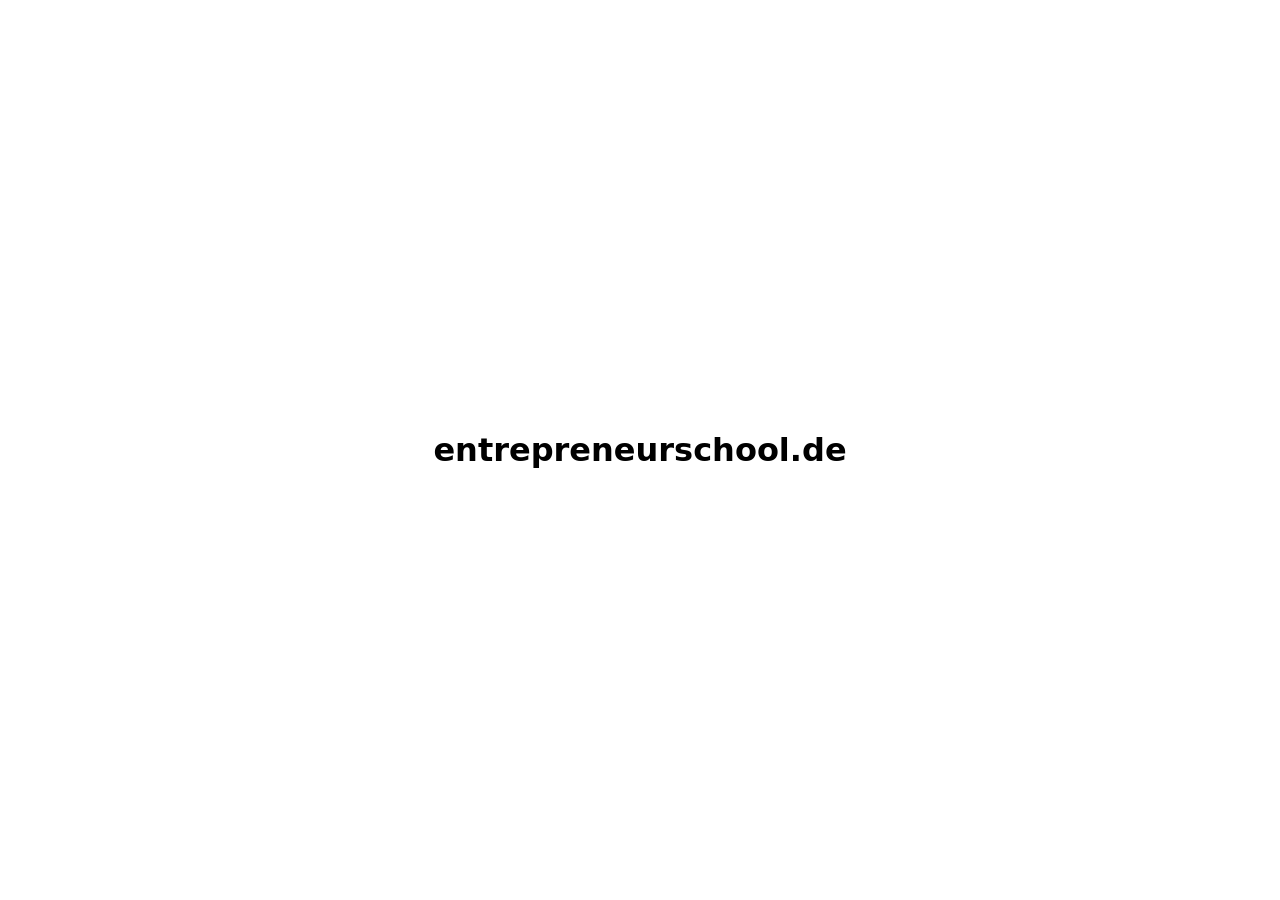
==== index.html @ 7af58c7c "Seed entrepreneurschool.de: concept, build brief, CNAME" ====
<!doctype html><html lang="de"><head><meta charset="utf-8"><meta name="viewport" content="width=device-width,initial-scale=1"><meta name="robots" content="noindex"><title>Work in Progress</title></head><body style="font-family:system-ui;display:grid;place-items:center;min-height:100vh;margin:0"><h1>entrepreneurschool.de</h1></body></html>
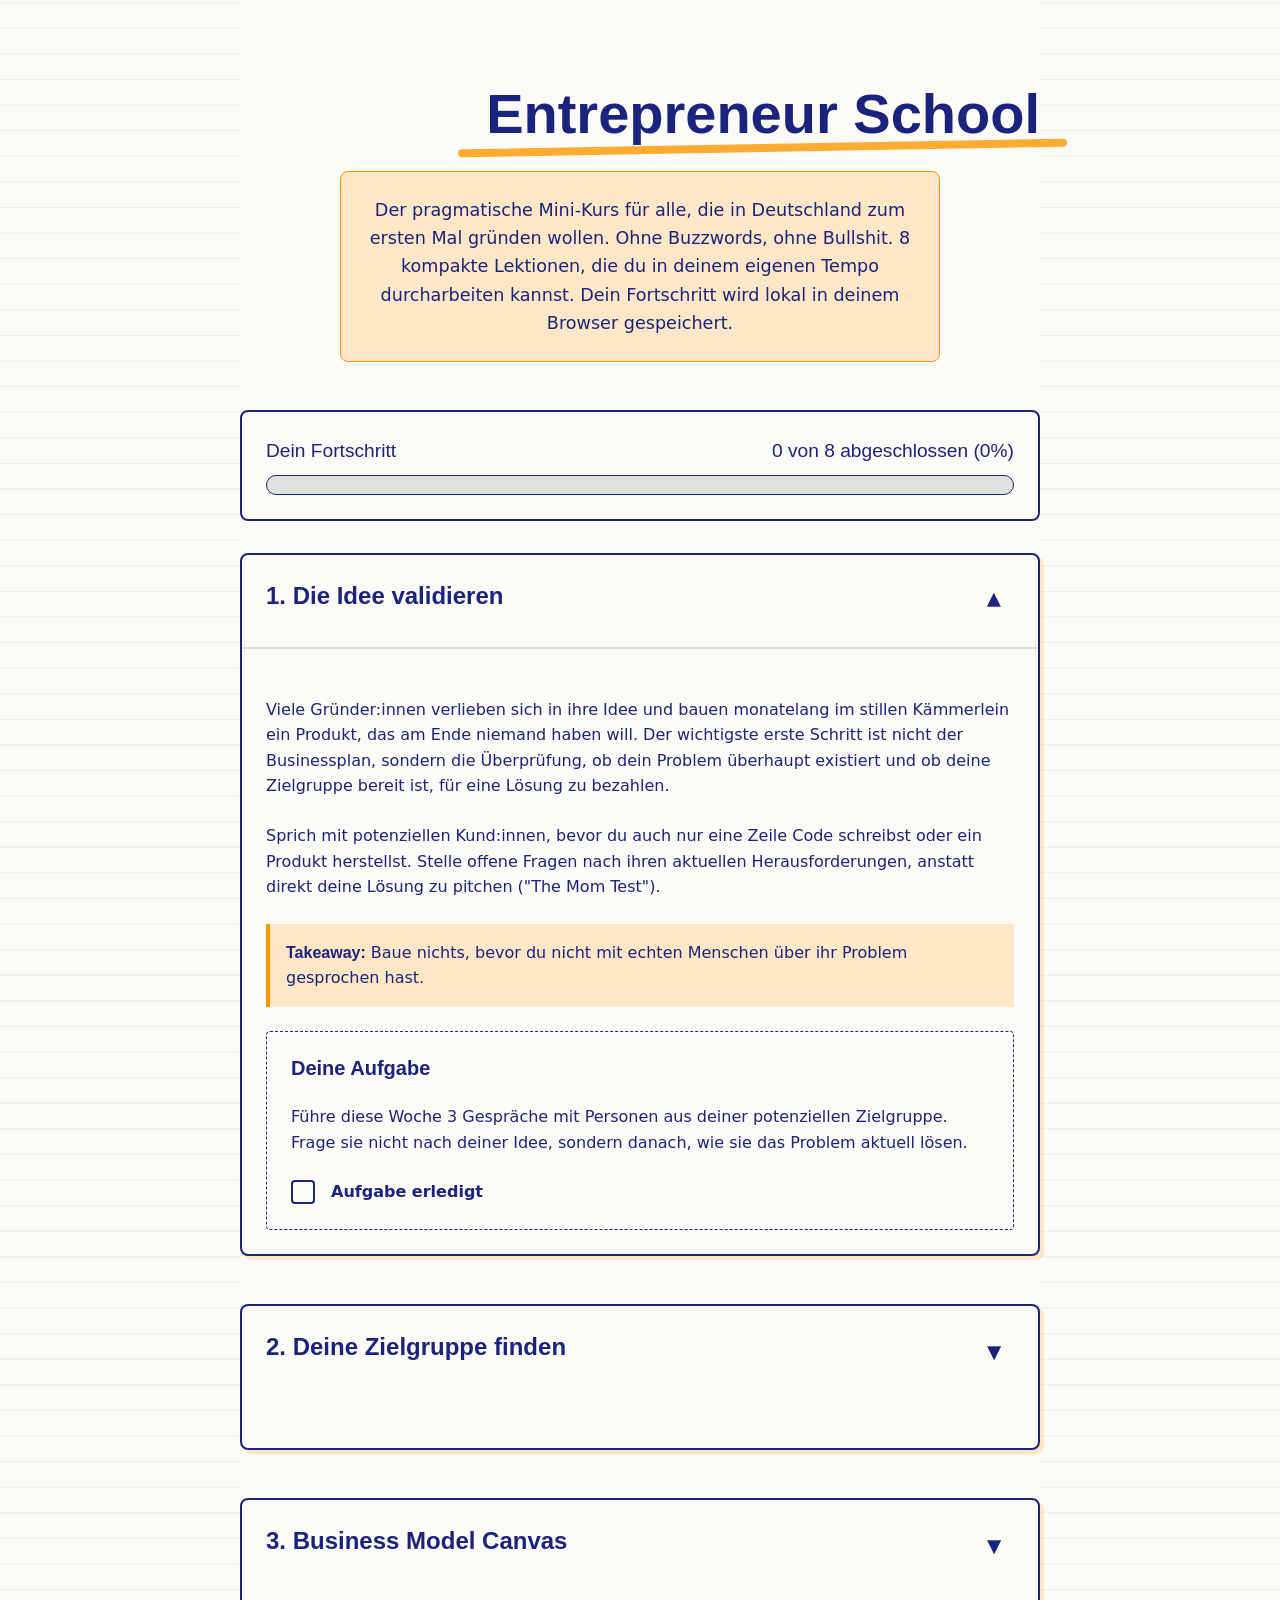
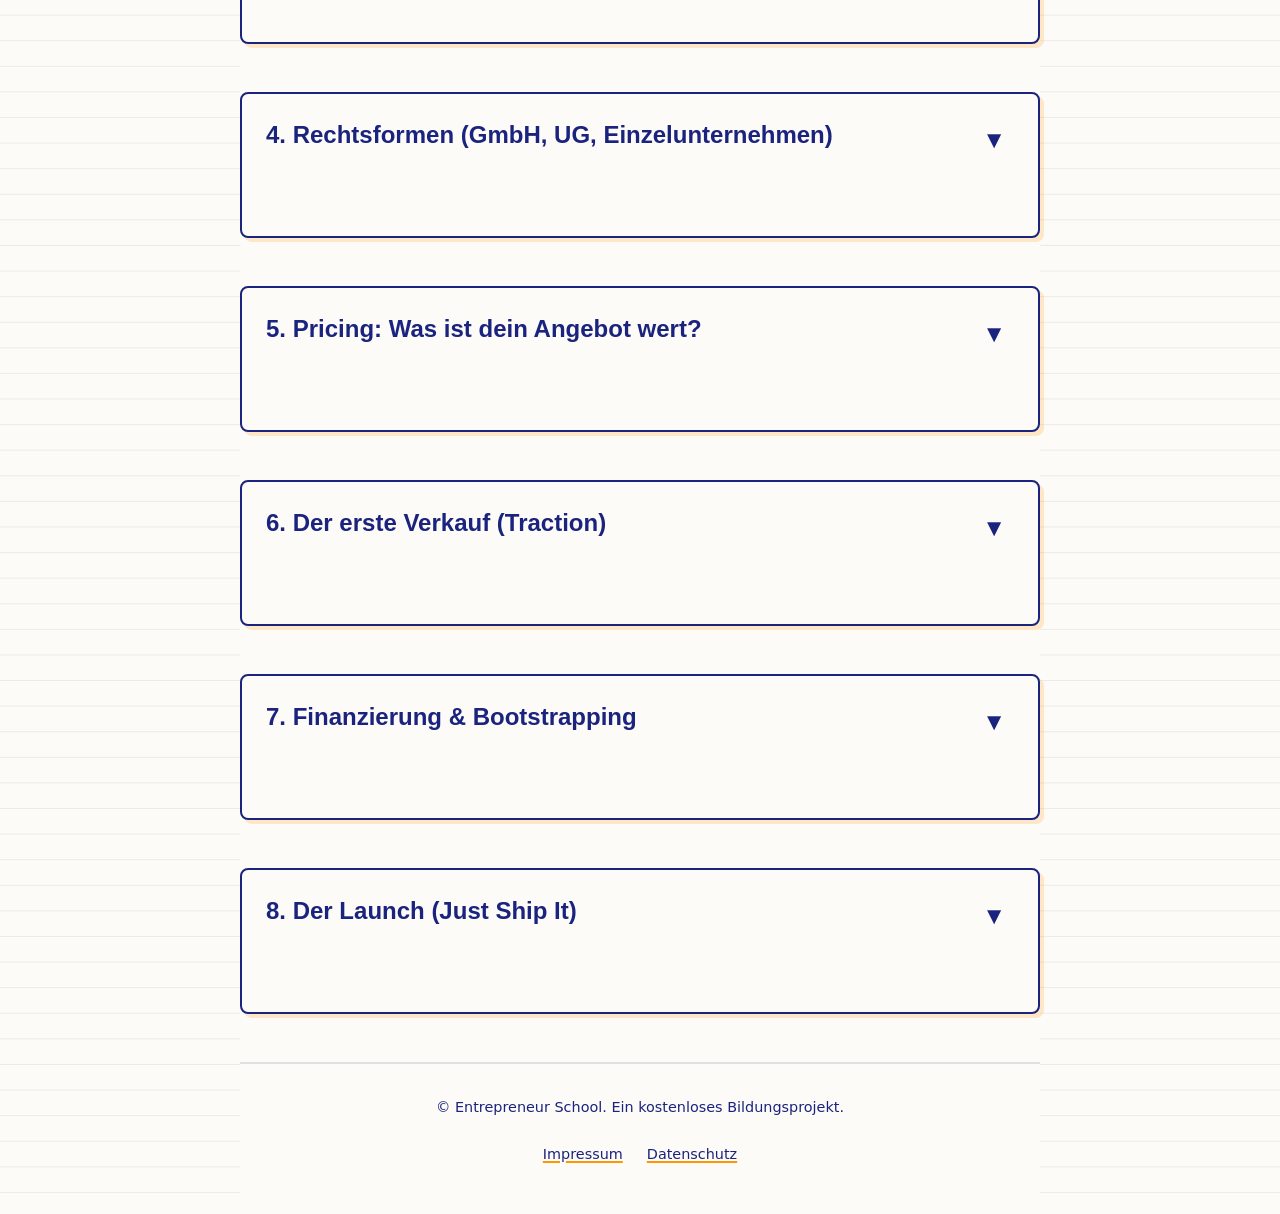
==== commit 0ed1397c: "feat: build initial static site for Entrepreneur School Implemented the complete static website for " ====
--- a/index.html
+++ b/index.html
@@ -1 +1,271 @@
-<!doctype html><html lang="de"><head><meta charset="utf-8"><meta name="viewport" content="width=device-width,initial-scale=1"><meta name="robots" content="noindex"><title>Work in Progress</title></head><body style="font-family:system-ui;display:grid;place-items:center;min-height:100vh;margin:0"><h1>entrepreneurschool.de</h1></body></html>
+<!DOCTYPE html>
+<html lang="de">
+<head>
+    <meta charset="utf-8">
+    <meta name="viewport" content="width=device-width, initial-scale=1">
+    <title>Entrepreneur School – Der Mini-Kurs für Gründer:innen</title>
+    <meta name="description" content="Ein kostenloser, interaktiver Mini-Kurs für Erstgründer in Deutschland. Lerne in 8 kurzen Lektionen die Grundlagen der Unternehmensgründung – von der Idee bis zum Launch.">
+
+    <!-- Open Graph -->
+    <meta property="og:title" content="Entrepreneur School – Der Mini-Kurs für Gründer:innen">
+    <meta property="og:description" content="Kostenloser Mini-Kurs für Erstgründer in Deutschland. 8 Lektionen von der Idee bis zum Launch.">
+    <meta property="og:type" content="website">
+    <meta property="og:url" content="https://entrepreneurschool.de/">
+    <meta property="og:locale" content="de_DE">
+
+    <!-- Icons -->
+    <link rel="icon" href="favicon.svg" type="image/svg+xml">
+
+    <!-- Styles & Scripts -->
+    <link rel="stylesheet" href="style.css">
+    <script src="script.js" defer></script>
+</head>
+<body>
+    <div class="container">
+        <header role="banner">
+            <h1>Entrepreneur School</h1>
+            <p class="intro">
+                Der pragmatische Mini-Kurs für alle, die in Deutschland zum ersten Mal gründen wollen.
+                Ohne Buzzwords, ohne Bullshit. 8 kompakte Lektionen, die du in deinem eigenen Tempo durcharbeiten kannst.
+                Dein Fortschritt wird lokal in deinem Browser gespeichert.
+            </p>
+        </header>
+
+        <main role="main">
+            <!-- Progress Section -->
+            <section class="progress-container" aria-label="Dein Lernfortschritt">
+                <div class="progress-header">
+                    <span>Dein Fortschritt</span>
+                    <span id="progress-text">0 von 8 abgeschlossen (0%)</span>
+                </div>
+                <div class="progress-bar-bg" role="progressbar" aria-valuenow="0" aria-valuemin="0" aria-valuemax="100" aria-label="Fortschrittsbalken">
+                    <div class="progress-bar-fill" id="progress-bar-fill"></div>
+                </div>
+            </section>
+
+            <div class="course-content">
+                <!-- Lektion 1 -->
+                <article class="lesson" id="lesson-1">
+                    <header class="lesson-header" tabindex="0" role="button" aria-expanded="false" aria-controls="content-1">
+                        <h2>1. Die Idee validieren</h2>
+                        <button class="lesson-toggle" aria-label="Lektion aufklappen/zuklappen" tabindex="-1">▼</button>
+                    </header>
+                    <div class="lesson-content" id="content-1" hidden>
+                        <p>Viele Gründer:innen verlieben sich in ihre Idee und bauen monatelang im stillen Kämmerlein ein Produkt, das am Ende niemand haben will. Der wichtigste erste Schritt ist nicht der Businessplan, sondern die Überprüfung, ob dein Problem überhaupt existiert und ob deine Zielgruppe bereit ist, für eine Lösung zu bezahlen.</p>
+                        <p>Sprich mit potenziellen Kund:innen, bevor du auch nur eine Zeile Code schreibst oder ein Produkt herstellst. Stelle offene Fragen nach ihren aktuellen Herausforderungen, anstatt direkt deine Lösung zu pitchen ("The Mom Test").</p>
+
+                        <div class="takeaway">
+                            <strong>Takeaway:</strong> Baue nichts, bevor du nicht mit echten Menschen über ihr Problem gesprochen hast.
+                        </div>
+
+                        <div class="exercise">
+                            <h3>Deine Aufgabe</h3>
+                            <p>Führe diese Woche 3 Gespräche mit Personen aus deiner potenziellen Zielgruppe. Frage sie nicht nach deiner Idee, sondern danach, wie sie das Problem aktuell lösen.</p>
+                            <label class="checkbox-container">
+                                <input type="checkbox" class="exercise-checkbox" data-lesson="lesson-1">
+                                <span class="checkmark"></span>
+                                Aufgabe erledigt
+                            </label>
+                        </div>
+                    </div>
+                </article>
+
+                <!-- Lektion 2 -->
+                <article class="lesson" id="lesson-2">
+                    <header class="lesson-header" tabindex="0" role="button" aria-expanded="false" aria-controls="content-2">
+                        <h2>2. Deine Zielgruppe finden</h2>
+                        <button class="lesson-toggle" aria-label="Lektion aufklappen/zuklappen" tabindex="-1">▼</button>
+                    </header>
+                    <div class="lesson-content" id="content-2" hidden>
+                        <p>"Mein Produkt ist für alle" ist der sicherste Weg ins Scheitern. Wenn du versuchst, alle anzusprechen, sprichst du niemanden richtig an. Am Anfang brauchst du eine sehr spitze, klar definierte Zielgruppe (Nische).</p>
+                        <p>Definiere deinen idealen Kunden so genau wie möglich: Was machen sie beruflich? Welche Werte haben sie? Wo halten sie sich (online und offline) auf? Welche Sprache sprechen sie? Nur wenn du das weißt, kannst du gezieltes Marketing betreiben und ein Produkt entwickeln, das genau für sie gemacht ist.</p>
+
+                        <div class="takeaway">
+                            <strong>Takeaway:</strong> Eine Nische zu dominieren ist einfacher, als den Massenmarkt zu erobern.
+                        </div>
+
+                        <div class="exercise">
+                            <h3>Deine Aufgabe</h3>
+                            <p>Erstelle eine "Persona" für deinen ersten, idealen Kunden. Gib dieser Person einen Namen und beschreibe ihren Alltag, ihre Frustrationen (bezogen auf dein Thema) und wo sie nach Lösungen sucht.</p>
+                            <label class="checkbox-container">
+                                <input type="checkbox" class="exercise-checkbox" data-lesson="lesson-2">
+                                <span class="checkmark"></span>
+                                Aufgabe erledigt
+                            </label>
+                        </div>
+                    </div>
+                </article>
+
+                <!-- Lektion 3 -->
+                <article class="lesson" id="lesson-3">
+                    <header class="lesson-header" tabindex="0" role="button" aria-expanded="false" aria-controls="content-3">
+                        <h2>3. Business Model Canvas</h2>
+                        <button class="lesson-toggle" aria-label="Lektion aufklappen/zuklappen" tabindex="-1">▼</button>
+                    </header>
+                    <div class="lesson-content" id="content-3" hidden>
+                        <p>Vergiss den 50-seitigen Businessplan, den sowieso niemand liest. Nutze stattdessen das Business Model Canvas (BMC). Es zwingt dich, dein gesamtes Geschäftsmodell auf einer einzigen Seite darzustellen.</p>
+                        <p>Das BMC besteht aus 9 Bausteinen: Kundensegmente, Wertangebote, Kanäle, Kundenbeziehungen, Einnahmequellen, Schlüsselressourcen, Schlüsselaktivitäten, Schlüsselpartnerschaften und Kostenstruktur. Es ist ein lebendes Dokument, das du anpasst, sobald du neue Erkenntnisse (z.B. aus Lektion 1) sammelst.</p>
+
+                        <div class="takeaway">
+                            <strong>Takeaway:</strong> Ein Geschäftsmodell ist erst dann gut, wenn du es auf einem Bierdeckel (oder Canvas) erklären kannst.
+                        </div>
+
+                        <div class="exercise">
+                            <h3>Deine Aufgabe</h3>
+                            <p>Zeichne ein Business Model Canvas auf ein Blatt Papier und fülle die 9 Felder für deine Idee stichpunktartig aus. Wo sind die größten Annahmen, die noch ungetestet sind?</p>
+                            <label class="checkbox-container">
+                                <input type="checkbox" class="exercise-checkbox" data-lesson="lesson-3">
+                                <span class="checkmark"></span>
+                                Aufgabe erledigt
+                            </label>
+                        </div>
+                    </div>
+                </article>
+
+                <!-- Lektion 4 -->
+                <article class="lesson" id="lesson-4">
+                    <header class="lesson-header" tabindex="0" role="button" aria-expanded="false" aria-controls="content-4">
+                        <h2>4. Rechtsformen (GmbH, UG, Einzelunternehmen)</h2>
+                        <button class="lesson-toggle" aria-label="Lektion aufklappen/zuklappen" tabindex="-1">▼</button>
+                    </header>
+                    <div class="lesson-content" id="content-4" hidden>
+                        <p>In Deutschland musst du dich für eine Rechtsform entscheiden. Die gängigsten für Gründer:innen sind:</p>
+                        <ul>
+                            <li><strong>Einzelunternehmen:</strong> Am einfachsten und günstigsten zu gründen (Gewerbeanmeldung reicht oft). Aber: Du haftest mit deinem privaten Vermögen. Gut für Freelancer oder risikoarme Side-Hustles.</li>
+                            <li><strong>UG (haftungsbeschränkt):</strong> Die "Mini-GmbH". Gründung ab 1€ Stammkapital (praktisch eher ~1.000€ für Notar/Anwalt). Haftung ist aufs Firmenvermögen beschränkt. Gut, wenn Haftungsrisiken bestehen, aber das Kapital für eine GmbH fehlt.</li>
+                            <li><strong>GmbH:</strong> Der Goldstandard. Benötigt 25.000€ Stammkapital (12.500€ bei Gründung einzuzahlen). Hohes Ansehen bei Banken und Geschäftspartnern. Haftungsbeschränkt.</li>
+                        </ul>
+                        <p>Lass dich nicht verrückt machen: Du kannst oft klein als Einzelunternehmen starten und später umwandeln, wenn das Geschäft läuft.</p>
+
+                        <div class="takeaway">
+                            <strong>Takeaway:</strong> Wähle die Rechtsform nach deinem persönlichen Haftungsrisiko und vorhandenem Kapital.
+                        </div>
+
+                        <div class="exercise">
+                            <h3>Deine Aufgabe</h3>
+                            <p>Recherchiere die Gründungskosten und laufenden Verpflichtungen (Buchhaltung, Bilanzen) für die Rechtsform, die dir aktuell am sinnvollsten erscheint.</p>
+                            <label class="checkbox-container">
+                                <input type="checkbox" class="exercise-checkbox" data-lesson="lesson-4">
+                                <span class="checkmark"></span>
+                                Aufgabe erledigt
+                            </label>
+                        </div>
+                    </div>
+                </article>
+
+                <!-- Lektion 5 -->
+                <article class="lesson" id="lesson-5">
+                    <header class="lesson-header" tabindex="0" role="button" aria-expanded="false" aria-controls="content-5">
+                        <h2>5. Pricing: Was ist dein Angebot wert?</h2>
+                        <button class="lesson-toggle" aria-label="Lektion aufklappen/zuklappen" tabindex="-1">▼</button>
+                    </header>
+                    <div class="lesson-content" id="content-5" hidden>
+                        <p>Einer der häufigsten Fehler von Erstgründer:innen ist es, zu billig zu sein. Wenn du über den Preis konkurrierst, verlierst du gegen die Großen. Du musst über den Wert (Value) konkurrieren.</p>
+                        <p>Kalkuliere nicht nur "Kosten + Marge" (Cost-Plus-Pricing), sondern überlege: Welchen Wert stiftet mein Produkt beim Kunden? (Value-Based-Pricing). Wenn du einem B2B-Kunden hilfst, 10.000€ im Jahr zu sparen, ist ein Preis von 1.000€ ein absolutes Schnäppchen – auch wenn dich die Erstellung nur 50€ kostet.</p>
+
+                        <div class="takeaway">
+                            <strong>Takeaway:</strong> Verkaufe den Wert, nicht deine Zeit oder deine Kosten. Und im Zweifel: Verdopple deinen Preis.
+                        </div>
+
+                        <div class="exercise">
+                            <h3>Deine Aufgabe</h3>
+                            <p>Lege drei verschiedene Preispakete für dein Angebot fest (z.B. Basic, Pro, Premium) und notiere, welchen konkreten Mehrwert der Kunde bei jedem Paket erhält.</p>
+                            <label class="checkbox-container">
+                                <input type="checkbox" class="exercise-checkbox" data-lesson="lesson-5">
+                                <span class="checkmark"></span>
+                                Aufgabe erledigt
+                            </label>
+                        </div>
+                    </div>
+                </article>
+
+                <!-- Lektion 6 -->
+                <article class="lesson" id="lesson-6">
+                    <header class="lesson-header" tabindex="0" role="button" aria-expanded="false" aria-controls="content-6">
+                        <h2>6. Der erste Verkauf (Traction)</h2>
+                        <button class="lesson-toggle" aria-label="Lektion aufklappen/zuklappen" tabindex="-1">▼</button>
+                    </header>
+                    <div class="lesson-content" id="content-6" hidden>
+                        <p>Ein Business ohne zahlende Kunden ist ein teures Hobby. Dein primäres Ziel in der Anfangsphase ist es, herauszufinden, wie du reproduzierbar Kunden gewinnst (Traction).</p>
+                        <p>Verlass dich anfangs nicht auf passive Methoden wie SEO oder Social Media Posts, die Zeit brauchen. Mach Dinge, die nicht skalieren ("Do things that don't scale" - Paul Graham). Gehe direkt auf Leute zu (Cold Outreach), besuche Netzwerk-Events, schreibe direkte Nachrichten. Dein Ziel sind die ersten 10 zahlenden Kunden, egal wie manuell der Prozess ist.</p>
+
+                        <div class="takeaway">
+                            <strong>Takeaway:</strong> Traktion schlägt Perfektion. Der erste Euro Umsatz ist der wichtigste Meilenstein.
+                        </div>
+
+                        <div class="exercise">
+                            <h3>Deine Aufgabe</h3>
+                            <p>Identifiziere 10 konkrete Personen oder Unternehmen, die dein Produkt sofort gebrauchen könnten, und überlege dir, wie du sie diese Woche kontaktieren kannst.</p>
+                            <label class="checkbox-container">
+                                <input type="checkbox" class="exercise-checkbox" data-lesson="lesson-6">
+                                <span class="checkmark"></span>
+                                Aufgabe erledigt
+                            </label>
+                        </div>
+                    </div>
+                </article>
+
+                <!-- Lektion 7 -->
+                <article class="lesson" id="lesson-7">
+                    <header class="lesson-header" tabindex="0" role="button" aria-expanded="false" aria-controls="content-7">
+                        <h2>7. Finanzierung & Bootstrapping</h2>
+                        <button class="lesson-toggle" aria-label="Lektion aufklappen/zuklappen" tabindex="-1">▼</button>
+                    </header>
+                    <div class="lesson-content" id="content-7" hidden>
+                        <p>Nicht jedes Startup braucht Investoren (Venture Capital). Tatsächlich sind die meisten erfolgreichen Unternehmen aus eigenen Mitteln finanziert (Bootstrapping).</p>
+                        <p>Bootstrapping zwingt dich zur Disziplin. Du gibst nur Geld aus, das du verdienst. Der Fokus liegt von Tag 1 an auf Profitabilität, nicht auf blindem Wachstum. Wenn du Fremdkapital brauchst, prüfe Alternativen wie den Gründungszuschuss der Arbeitsagentur, KfW-Kredite für Gründer oder Förderprogramme in deinem Bundesland.</p>
+
+                        <div class="takeaway">
+                            <strong>Takeaway:</strong> Das beste Geld ist das deiner Kunden. Vermeide es, zu früh Anteile abzugeben.
+                        </div>
+
+                        <div class="exercise">
+                            <h3>Deine Aufgabe</h3>
+                            <p>Erstelle eine simple Liquiditätsplanung (Excel): Wie viel Geld brauchst du in den nächsten 6 Monaten privat zum Leben und geschäftlich für Ausgaben? Wie viele Verkäufe musst du dafür erzielen?</p>
+                            <label class="checkbox-container">
+                                <input type="checkbox" class="exercise-checkbox" data-lesson="lesson-7">
+                                <span class="checkmark"></span>
+                                Aufgabe erledigt
+                            </label>
+                        </div>
+                    </div>
+                </article>
+
+                <!-- Lektion 8 -->
+                <article class="lesson" id="lesson-8">
+                    <header class="lesson-header" tabindex="0" role="button" aria-expanded="false" aria-controls="content-8">
+                        <h2>8. Der Launch (Just Ship It)</h2>
+                        <button class="lesson-toggle" aria-label="Lektion aufklappen/zuklappen" tabindex="-1">▼</button>
+                    </header>
+                    <div class="lesson-content" id="content-8" hidden>
+                        <p>Perfektionismus ist der Feind des Gründens. Wenn dir die erste Version deines Produkts nicht peinlich ist, hast du zu spät gelauncht (Reid Hoffman).</p>
+                        <p>Bauen ein MVP (Minimum Viable Product) – die kleinste, einfachste Version deines Produkts, die den Kernnutzen liefert. Präsentiere es der Welt. Sammle Feedback. Verbessere es. Ein Launch ist kein einzelnes magisches Event, sondern ein kontinuierlicher Prozess.</p>
+
+                        <div class="takeaway">
+                            <strong>Takeaway:</strong> Done is better than perfect. Drück auf "Veröffentlichen".
+                        </div>
+
+                        <div class="exercise">
+                            <h3>Deine Aufgabe</h3>
+                            <p>Definiere den genauen Umfang deines MVPs und setze dir eine harte Deadline (z.B. in 14 Tagen), an dem du es veröffentlichst – egal, wie unfertig es sich noch anfühlt.</p>
+                            <label class="checkbox-container">
+                                <input type="checkbox" class="exercise-checkbox" data-lesson="lesson-8">
+                                <span class="checkmark"></span>
+                                Aufgabe erledigt
+                            </label>
+                        </div>
+                    </div>
+                </article>
+            </div>
+        </main>
+
+        <footer role="contentinfo">
+            <p>&copy; Entrepreneur School. Ein kostenloses Bildungsprojekt.</p>
+            <ul>
+                <li><a href="impressum.html">Impressum</a></li>
+                <li><a href="datenschutz.html">Datenschutz</a></li>
+            </ul>
+        </footer>
+    </div>
+</body>
+</html>
--- a/style.css
+++ b/style.css
@@ -0,0 +1,369 @@
+/* Basic CSS Reset */
+*, *::before, *::after {
+  box-sizing: border-box;
+}
+
+body, h1, h2, h3, p, ul, li, figure, figcaption, blockquote, dl, dd {
+  margin: 0;
+}
+
+ul {
+  padding: 0;
+  list-style: none;
+}
+
+img {
+  max-width: 100%;
+  display: block;
+}
+
+/* Custom Properties */
+:root {
+  /* Colors */
+  --color-paper: #fdfbf7;
+  --color-ink: #1a237e; /* Ink Blue */
+  --color-marker: #ff9800; /* Marker Orange */
+  --color-line: #e0e0e0;
+  --color-marker-light: rgba(255, 152, 0, 0.2);
+
+  /* Fonts */
+  --font-body: system-ui, -apple-system, BlinkMacSystemFont, 'Segoe UI', Roboto, Helvetica, Arial, sans-serif, 'Apple Color Emoji', 'Segoe UI Emoji', 'Segoe UI Symbol';
+  --font-heading: 'Comic Sans MS', 'Comic Sans', 'Chalkboard SE', 'Marker Felt', 'Permanent Marker', cursive, sans-serif;
+
+  /* Spacing */
+  --space-xs: 0.5rem;
+  --space-sm: 1rem;
+  --space-md: 1.5rem;
+  --space-lg: 2rem;
+  --space-xl: 3rem;
+
+  /* Notebook Lines */
+  --line-height: 1.6;
+  --bg-lines: linear-gradient(transparent 95%, var(--color-line) 100%);
+  --bg-size: 100% calc(1rem * var(--line-height));
+}
+
+/* Dark Mode Support */
+@media (prefers-color-scheme: dark) {
+  :root {
+    --color-paper: #121212;
+    --color-ink: #90caf9;
+    --color-marker: #ffb74d;
+    --color-line: #333333;
+    --color-marker-light: rgba(255, 183, 77, 0.2);
+  }
+}
+
+/* Base Styles */
+body {
+  font-family: var(--font-body);
+  color: var(--color-ink);
+  background-color: var(--color-paper);
+  background-image: var(--bg-lines);
+  background-size: var(--bg-size);
+  line-height: var(--line-height);
+  font-size: 1rem;
+  padding: 0 var(--space-sm);
+  /* Offset background so text sits on the lines */
+  background-position: 0 0.2rem;
+}
+
+/* Focus States for Accessibility */
+:focus-visible {
+  outline: 3px solid var(--color-marker);
+  outline-offset: 2px;
+  border-radius: 2px;
+}
+
+/* Accessibility: Reduced Motion */
+@media (prefers-reduced-motion: reduce) {
+  *,
+  *::before,
+  *::after {
+    animation-duration: 0.01ms !important;
+    animation-iteration-count: 1 !important;
+    transition-duration: 0.01ms !important;
+    scroll-behavior: auto !important;
+  }
+}
+
+/* Layout */
+.container {
+  max-width: 800px;
+  margin: 0 auto;
+  padding: var(--space-xl) 0;
+  background-color: var(--color-paper); /* Ensure text covers lines in some contexts if needed, though usually we let it bleed */
+}
+
+/* Typography */
+h1, h2, h3, h4 {
+  font-family: var(--font-heading);
+  line-height: 1.2;
+  margin-bottom: var(--space-md);
+  margin-top: var(--space-lg);
+  color: var(--color-ink);
+}
+
+h1 {
+  font-size: clamp(2rem, 5vw, 3.5rem);
+  text-align: center;
+  position: relative;
+  display: inline-block;
+  margin-left: auto;
+  margin-right: auto;
+  left: 50%;
+  transform: translateX(-50%);
+}
+
+h1::after {
+  content: '';
+  position: absolute;
+  bottom: -5px;
+  left: -5%;
+  width: 110%;
+  height: 8px;
+  background-color: var(--color-marker);
+  border-radius: 4px;
+  z-index: -1;
+  opacity: 0.8;
+  transform: rotate(-1deg);
+}
+
+h2 {
+  font-size: clamp(1.5rem, 4vw, 2.5rem);
+  border-bottom: 2px dashed var(--color-marker);
+  padding-bottom: var(--space-xs);
+  display: inline-block;
+}
+
+h3 {
+  font-size: 1.25rem;
+}
+
+p {
+  margin-bottom: var(--space-md);
+}
+
+a {
+  color: var(--color-ink);
+  text-decoration-color: var(--color-marker);
+  text-decoration-thickness: 2px;
+  text-underline-offset: 2px;
+}
+
+a:hover, a:focus {
+  background-color: var(--color-marker-light);
+  color: var(--color-ink);
+}
+
+/* Header & Footer */
+header {
+  text-align: center;
+  margin-bottom: var(--space-xl);
+}
+
+.intro {
+  font-size: 1.1rem;
+  text-align: center;
+  margin-bottom: var(--space-xl);
+  max-width: 600px;
+  margin-left: auto;
+  margin-right: auto;
+  background-color: var(--color-marker-light);
+  padding: var(--space-md);
+  border-radius: 8px;
+  border: 1px solid var(--color-marker);
+}
+
+footer {
+  margin-top: var(--space-xl);
+  padding-top: var(--space-lg);
+  border-top: 2px solid var(--color-line);
+  text-align: center;
+  font-size: 0.9rem;
+}
+
+footer ul {
+  display: flex;
+  justify-content: center;
+  gap: var(--space-md);
+  margin-top: var(--space-sm);
+}
+
+/* Course Progress */
+.progress-container {
+  margin-bottom: var(--space-lg);
+  padding: var(--space-md);
+  border: 2px solid var(--color-ink);
+  border-radius: 8px;
+  background-color: var(--color-paper);
+}
+
+.progress-header {
+  display: flex;
+  justify-content: space-between;
+  align-items: center;
+  margin-bottom: var(--space-xs);
+  font-family: var(--font-heading);
+  font-size: 1.2rem;
+}
+
+.progress-bar-bg {
+  width: 100%;
+  height: 20px;
+  background-color: var(--color-line);
+  border-radius: 10px;
+  overflow: hidden;
+  border: 1px solid var(--color-ink);
+}
+
+.progress-bar-fill {
+  height: 100%;
+  background-color: var(--color-marker);
+  width: 0%;
+  transition: width 0.3s ease;
+}
+
+/* Lesson Cards */
+.lesson {
+  margin-bottom: var(--space-xl);
+  border: 2px solid var(--color-ink);
+  border-radius: 8px;
+  background-color: var(--color-paper);
+  box-shadow: 4px 4px 0 var(--color-marker-light);
+  transition: transform 0.2s ease, box-shadow 0.2s ease;
+}
+
+.lesson:focus-within {
+  box-shadow: 6px 6px 0 var(--color-marker);
+  transform: translateY(-2px);
+}
+
+.lesson-header {
+  padding: var(--space-md);
+  display: flex;
+  justify-content: space-between;
+  align-items: center;
+  cursor: pointer;
+  border-bottom: 2px solid transparent;
+}
+
+.lesson-header h2 {
+  margin: 0;
+  border: none;
+  font-size: 1.5rem;
+}
+
+.lesson-toggle {
+  background: none;
+  border: none;
+  font-family: var(--font-heading);
+  color: var(--color-ink);
+  font-size: 1.5rem;
+  cursor: pointer;
+  padding: var(--space-xs);
+}
+
+.lesson-content {
+  padding: 0 var(--space-md) var(--space-md) var(--space-md);
+  display: none;
+}
+
+.lesson.is-open .lesson-header {
+  border-bottom-color: var(--color-line);
+}
+
+.lesson.is-open .lesson-content {
+  display: block;
+}
+
+.lesson.is-open .lesson-toggle {
+  transform: rotate(180deg);
+}
+
+.takeaway {
+  background-color: var(--color-marker-light);
+  padding: var(--space-sm);
+  border-left: 4px solid var(--color-marker);
+  margin: var(--space-md) 0;
+  font-weight: 500;
+}
+
+.takeaway strong {
+  font-family: var(--font-heading);
+}
+
+.exercise {
+  margin-top: var(--space-md);
+  padding: var(--space-md);
+  border: 1px dashed var(--color-ink);
+  border-radius: 4px;
+}
+
+.exercise h3 {
+  margin-top: 0;
+}
+
+/* Checkbox Styling */
+.checkbox-container {
+  display: flex;
+  align-items: center;
+  gap: var(--space-sm);
+  margin-top: var(--space-md);
+  font-weight: bold;
+  cursor: pointer;
+}
+
+.checkbox-container input {
+  opacity: 0;
+  position: absolute;
+}
+
+.checkmark {
+  width: 24px;
+  height: 24px;
+  border: 2px solid var(--color-ink);
+  border-radius: 4px;
+  display: flex;
+  align-items: center;
+  justify-content: center;
+  background-color: var(--color-paper);
+}
+
+.checkbox-container input:checked + .checkmark::after {
+  content: '✓';
+  color: var(--color-marker);
+  font-family: var(--font-heading);
+  font-size: 20px;
+}
+
+.checkbox-container input:focus-visible + .checkmark {
+  outline: 3px solid var(--color-marker);
+  outline-offset: 2px;
+}
+
+/* Pages (Impressum, Datenschutz, 404) */
+.page-content {
+  background-color: var(--color-paper);
+  padding: var(--space-lg);
+  border: 2px solid var(--color-ink);
+  border-radius: 8px;
+  margin-bottom: var(--space-xl);
+}
+
+.page-content h2 {
+  margin-top: var(--space-lg);
+}
+
+/* Screen Reader Only */
+.sr-only {
+  position: absolute;
+  width: 1px;
+  height: 1px;
+  padding: 0;
+  margin: -1px;
+  overflow: hidden;
+  clip: rect(0, 0, 0, 0);
+  white-space: nowrap;
+  border-width: 0;
+}
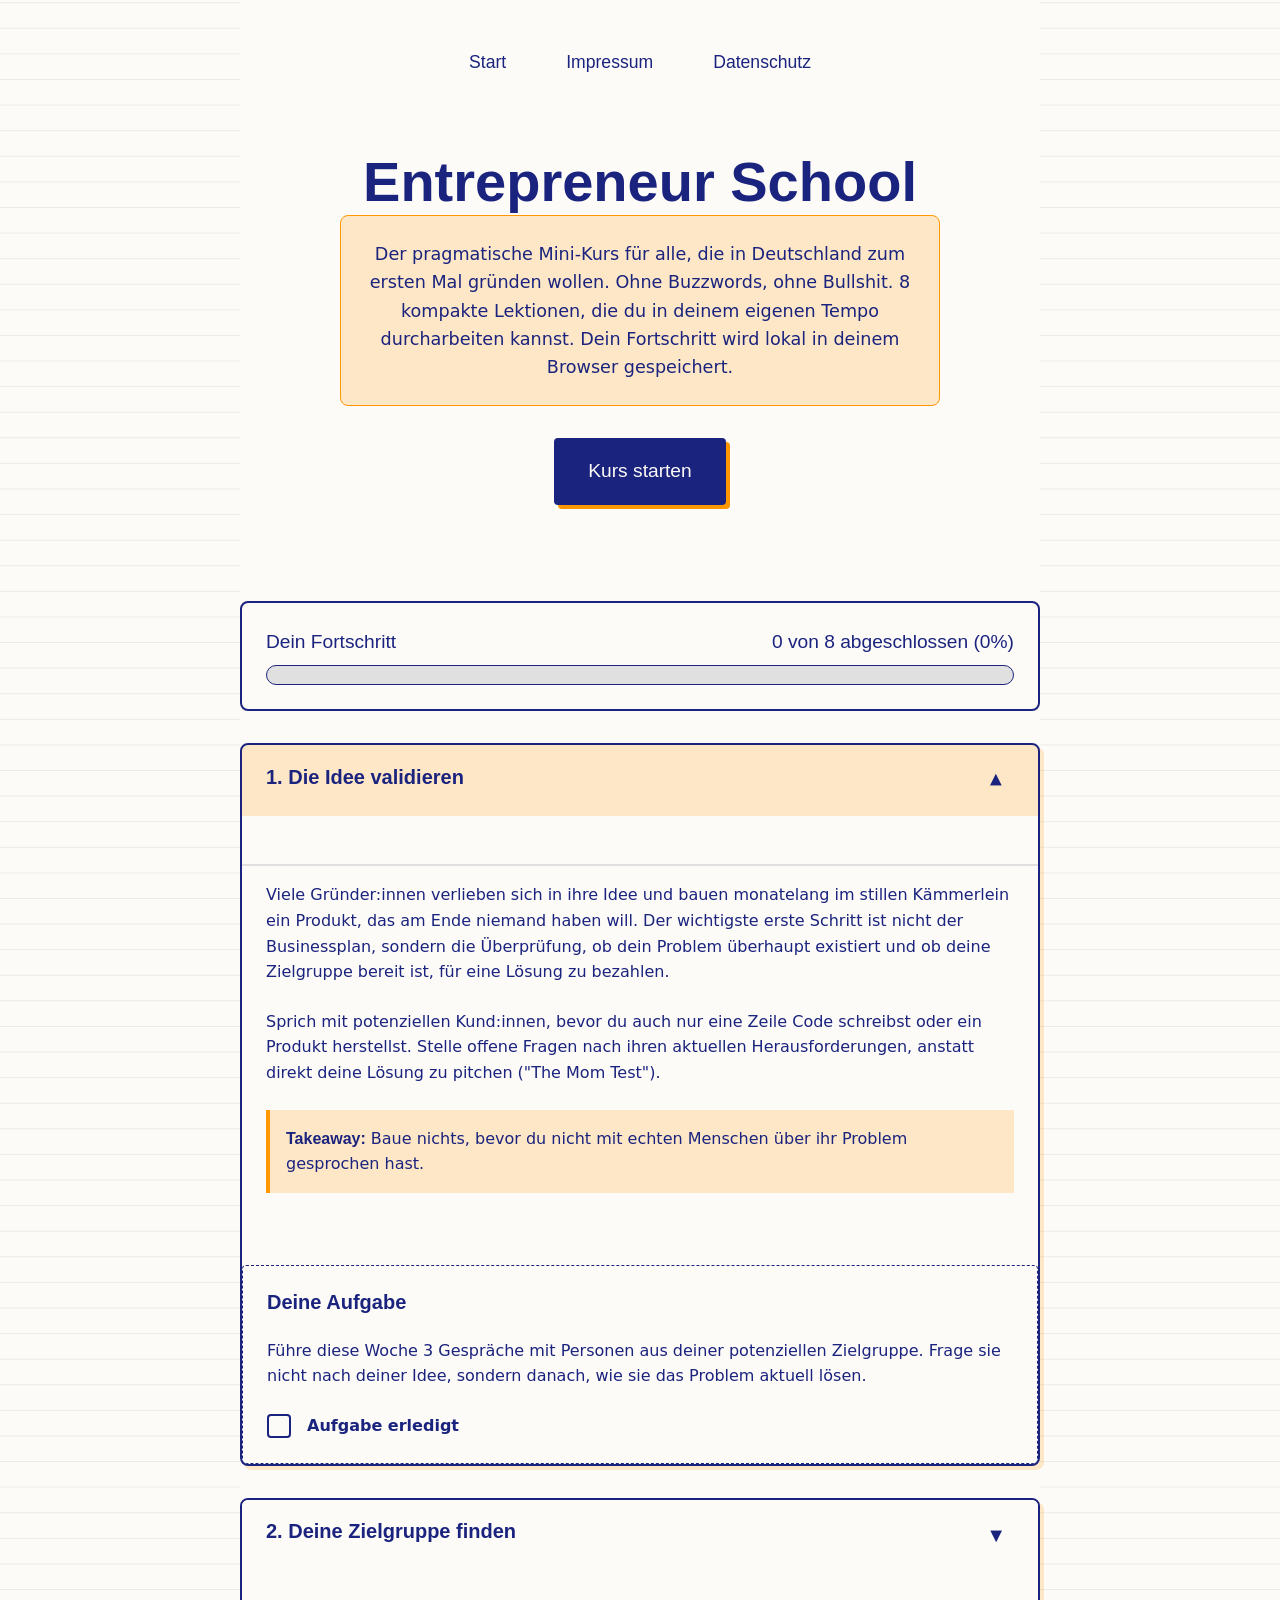
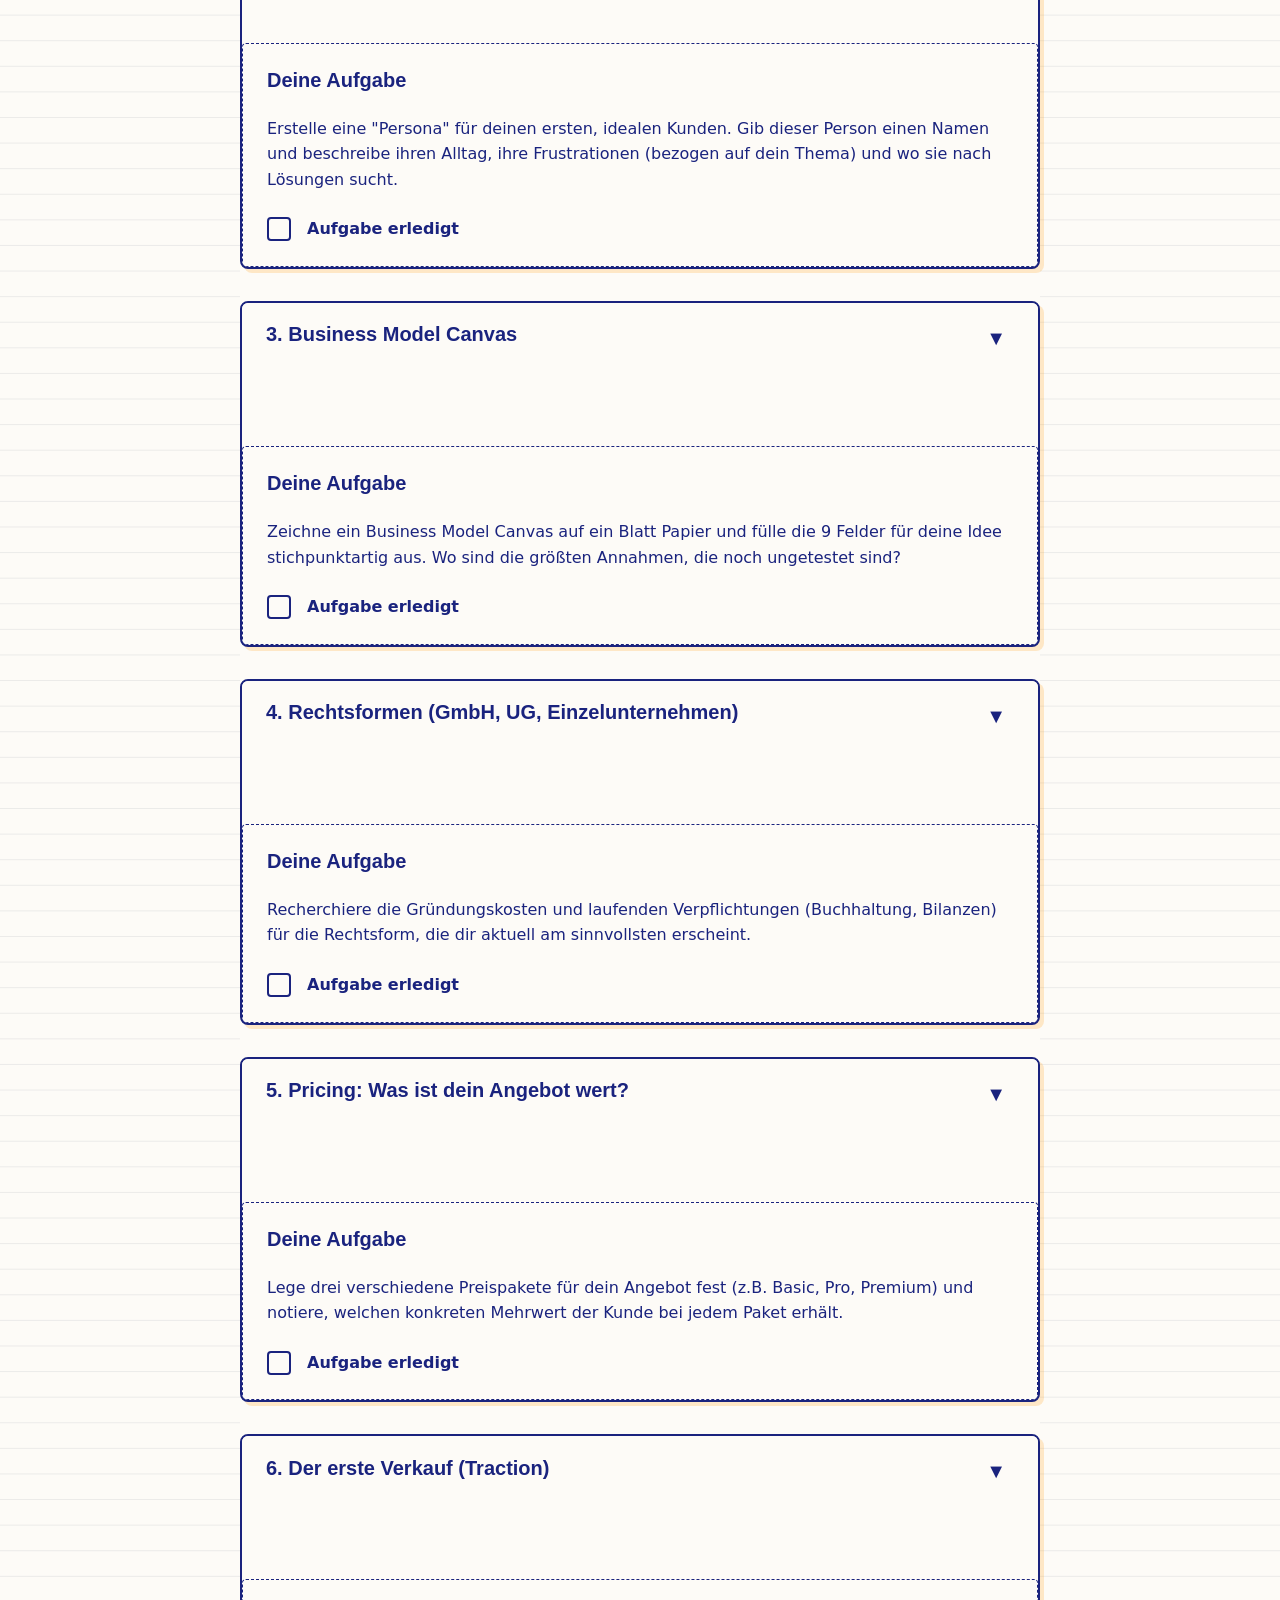
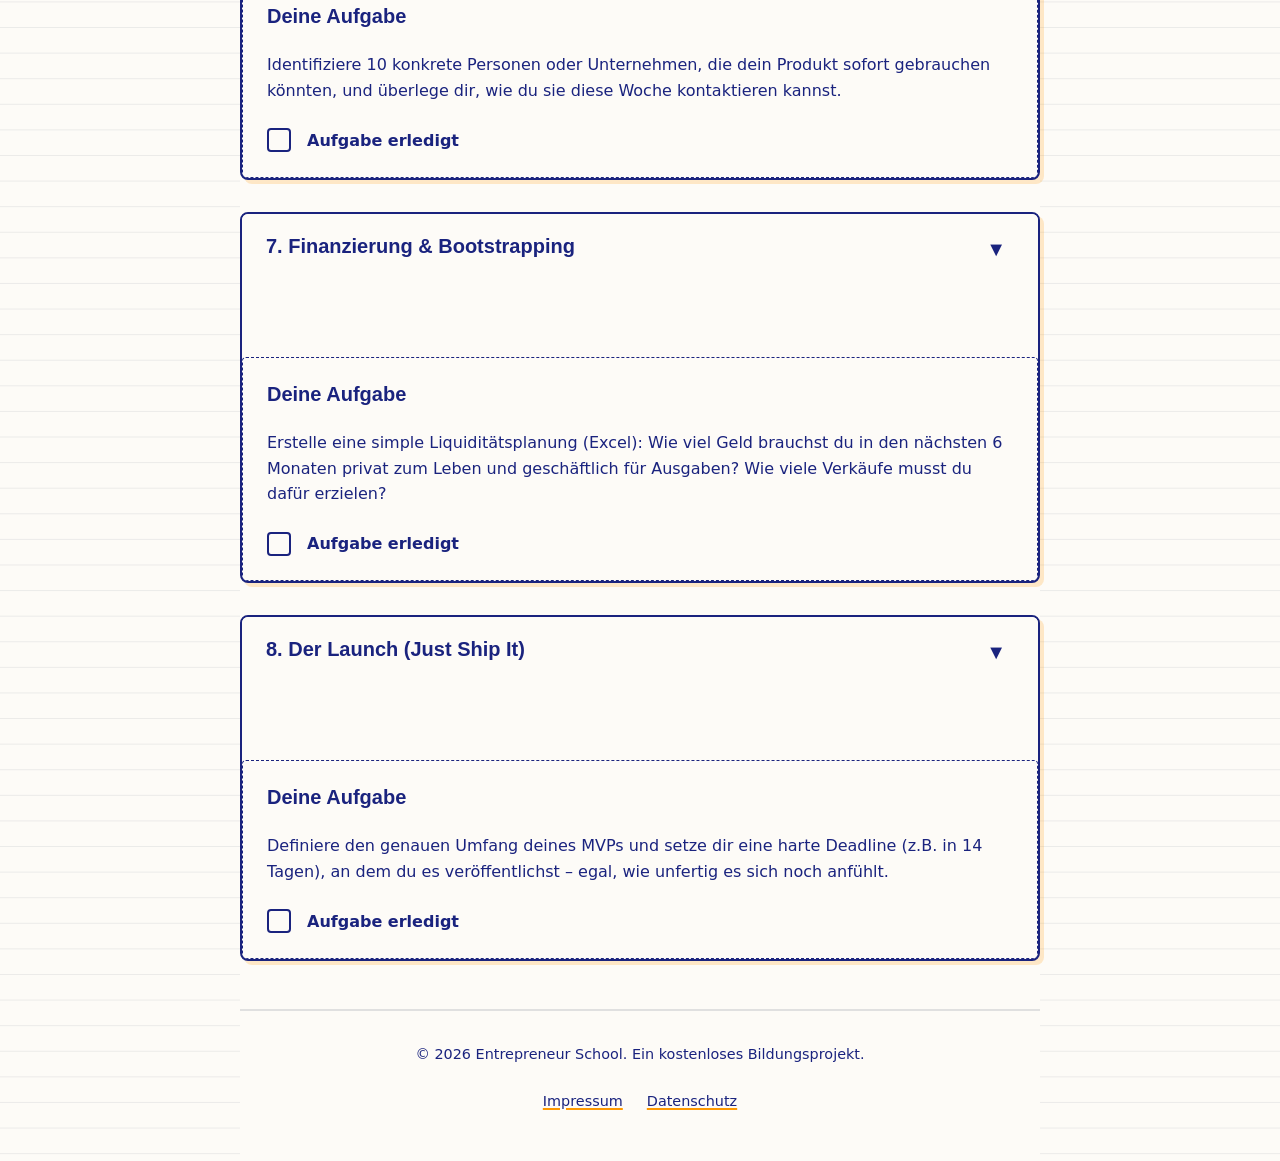
==== commit bcab0283: "Implement PR feedback: Hero section, lesson layout, and completion badge Co-authored-by: frankinkua " ====
--- a/index.html
+++ b/index.html
@@ -23,12 +23,24 @@
 <body>
     <div class="container">
         <header role="banner">
-            <h1>Entrepreneur School</h1>
-            <p class="intro">
-                Der pragmatische Mini-Kurs für alle, die in Deutschland zum ersten Mal gründen wollen.
-                Ohne Buzzwords, ohne Bullshit. 8 kompakte Lektionen, die du in deinem eigenen Tempo durcharbeiten kannst.
-                Dein Fortschritt wird lokal in deinem Browser gespeichert.
-            </p>
+            <nav class="main-nav" aria-label="Hauptnavigation">
+                <ul>
+                    <li><a href="index.html">Start</a></li>
+                    <li><a href="impressum.html">Impressum</a></li>
+                    <li><a href="datenschutz.html">Datenschutz</a></li>
+                </ul>
+            </nav>
+            <div class="hero">
+                <div class="hero-content">
+                    <h1>Entrepreneur School</h1>
+                    <p class="intro">
+                        Der pragmatische Mini-Kurs für alle, die in Deutschland zum ersten Mal gründen wollen.
+                        Ohne Buzzwords, ohne Bullshit. 8 kompakte Lektionen, die du in deinem eigenen Tempo durcharbeiten kannst.
+                        Dein Fortschritt wird lokal in deinem Browser gespeichert.
+                    </p>
+                    <a href="#course-content" class="btn-primary">Kurs starten</a>
+                </div>
+            </div>
         </header>
 
         <main role="main">
@@ -41,22 +53,36 @@
                 <div class="progress-bar-bg" role="progressbar" aria-valuenow="0" aria-valuemin="0" aria-valuemax="100" aria-label="Fortschrittsbalken">
                     <div class="progress-bar-fill" id="progress-bar-fill"></div>
                 </div>
+
+                <div id="completion-badge" class="completion-badge" hidden>
+                    <h3>🎉 Herzlichen Glückwunsch! 🎉</h3>
+                    <p>Du hast alle Lektionen der Entrepreneur School abgeschlossen.</p>
+                    <button id="reset-progress" class="btn-reset">Fortschritt zurücksetzen</button>
+                </div>
             </section>
 
-            <div class="course-content">
+            <div class="course-content" id="course-content">
                 <!-- Lektion 1 -->
                 <article class="lesson" id="lesson-1">
                     <header class="lesson-header" tabindex="0" role="button" aria-expanded="false" aria-controls="content-1">
-                        <h2>1. Die Idee validieren</h2>
-                        <button class="lesson-toggle" aria-label="Lektion aufklappen/zuklappen" tabindex="-1">▼</button>
-                    </header>
-                    <div class="lesson-content" id="content-1" hidden>
-                        <p>Viele Gründer:innen verlieben sich in ihre Idee und bauen monatelang im stillen Kämmerlein ein Produkt, das am Ende niemand haben will. Der wichtigste erste Schritt ist nicht der Businessplan, sondern die Überprüfung, ob dein Problem überhaupt existiert und ob deine Zielgruppe bereit ist, für eine Lösung zu bezahlen.</p>
+                        <div class="lesson-header-left">
+                            <h2>1. Die Idee validieren</h2>
+                            <span class="lesson-badge" aria-hidden="true">✓</span>
+                        </div>
+                        <button class="lesson-toggle" aria-label="Lektion aufklappen/zuklappen" tabindex="-1">▼</button>
+                    </header>
+                    <div class="lesson-content-wrapper">
+                        <div class="lesson-content" id="content-1">
+                            <div class="lesson-content-inner">
+<p>Viele Gründer:innen verlieben sich in ihre Idee und bauen monatelang im stillen Kämmerlein ein Produkt, das am Ende niemand haben will. Der wichtigste erste Schritt ist nicht der Businessplan, sondern die Überprüfung, ob dein Problem überhaupt existiert und ob deine Zielgruppe bereit ist, für eine Lösung zu bezahlen.</p>
                         <p>Sprich mit potenziellen Kund:innen, bevor du auch nur eine Zeile Code schreibst oder ein Produkt herstellst. Stelle offene Fragen nach ihren aktuellen Herausforderungen, anstatt direkt deine Lösung zu pitchen ("The Mom Test").</p>
 
                         <div class="takeaway">
                             <strong>Takeaway:</strong> Baue nichts, bevor du nicht mit echten Menschen über ihr Problem gesprochen hast.
-                        </div>
+
+                            </div>
+                        </div>
+                    </div>
 
                         <div class="exercise">
                             <h3>Deine Aufgabe</h3>
@@ -73,16 +99,24 @@
                 <!-- Lektion 2 -->
                 <article class="lesson" id="lesson-2">
                     <header class="lesson-header" tabindex="0" role="button" aria-expanded="false" aria-controls="content-2">
-                        <h2>2. Deine Zielgruppe finden</h2>
-                        <button class="lesson-toggle" aria-label="Lektion aufklappen/zuklappen" tabindex="-1">▼</button>
-                    </header>
-                    <div class="lesson-content" id="content-2" hidden>
-                        <p>"Mein Produkt ist für alle" ist der sicherste Weg ins Scheitern. Wenn du versuchst, alle anzusprechen, sprichst du niemanden richtig an. Am Anfang brauchst du eine sehr spitze, klar definierte Zielgruppe (Nische).</p>
+                        <div class="lesson-header-left">
+                            <h2>2. Deine Zielgruppe finden</h2>
+                            <span class="lesson-badge" aria-hidden="true">✓</span>
+                        </div>
+                        <button class="lesson-toggle" aria-label="Lektion aufklappen/zuklappen" tabindex="-1">▼</button>
+                    </header>
+                    <div class="lesson-content-wrapper">
+                        <div class="lesson-content" id="content-2">
+                            <div class="lesson-content-inner">
+<p>"Mein Produkt ist für alle" ist der sicherste Weg ins Scheitern. Wenn du versuchst, alle anzusprechen, sprichst du niemanden richtig an. Am Anfang brauchst du eine sehr spitze, klar definierte Zielgruppe (Nische).</p>
                         <p>Definiere deinen idealen Kunden so genau wie möglich: Was machen sie beruflich? Welche Werte haben sie? Wo halten sie sich (online und offline) auf? Welche Sprache sprechen sie? Nur wenn du das weißt, kannst du gezieltes Marketing betreiben und ein Produkt entwickeln, das genau für sie gemacht ist.</p>
 
                         <div class="takeaway">
                             <strong>Takeaway:</strong> Eine Nische zu dominieren ist einfacher, als den Massenmarkt zu erobern.
-                        </div>
+
+                            </div>
+                        </div>
+                    </div>
 
                         <div class="exercise">
                             <h3>Deine Aufgabe</h3>
@@ -99,16 +133,24 @@
                 <!-- Lektion 3 -->
                 <article class="lesson" id="lesson-3">
                     <header class="lesson-header" tabindex="0" role="button" aria-expanded="false" aria-controls="content-3">
-                        <h2>3. Business Model Canvas</h2>
-                        <button class="lesson-toggle" aria-label="Lektion aufklappen/zuklappen" tabindex="-1">▼</button>
-                    </header>
-                    <div class="lesson-content" id="content-3" hidden>
-                        <p>Vergiss den 50-seitigen Businessplan, den sowieso niemand liest. Nutze stattdessen das Business Model Canvas (BMC). Es zwingt dich, dein gesamtes Geschäftsmodell auf einer einzigen Seite darzustellen.</p>
+                        <div class="lesson-header-left">
+                            <h2>3. Business Model Canvas</h2>
+                            <span class="lesson-badge" aria-hidden="true">✓</span>
+                        </div>
+                        <button class="lesson-toggle" aria-label="Lektion aufklappen/zuklappen" tabindex="-1">▼</button>
+                    </header>
+                    <div class="lesson-content-wrapper">
+                        <div class="lesson-content" id="content-3">
+                            <div class="lesson-content-inner">
+<p>Vergiss den 50-seitigen Businessplan, den sowieso niemand liest. Nutze stattdessen das Business Model Canvas (BMC). Es zwingt dich, dein gesamtes Geschäftsmodell auf einer einzigen Seite darzustellen.</p>
                         <p>Das BMC besteht aus 9 Bausteinen: Kundensegmente, Wertangebote, Kanäle, Kundenbeziehungen, Einnahmequellen, Schlüsselressourcen, Schlüsselaktivitäten, Schlüsselpartnerschaften und Kostenstruktur. Es ist ein lebendes Dokument, das du anpasst, sobald du neue Erkenntnisse (z.B. aus Lektion 1) sammelst.</p>
 
                         <div class="takeaway">
                             <strong>Takeaway:</strong> Ein Geschäftsmodell ist erst dann gut, wenn du es auf einem Bierdeckel (oder Canvas) erklären kannst.
-                        </div>
+
+                            </div>
+                        </div>
+                    </div>
 
                         <div class="exercise">
                             <h3>Deine Aufgabe</h3>
@@ -125,11 +167,16 @@
                 <!-- Lektion 4 -->
                 <article class="lesson" id="lesson-4">
                     <header class="lesson-header" tabindex="0" role="button" aria-expanded="false" aria-controls="content-4">
-                        <h2>4. Rechtsformen (GmbH, UG, Einzelunternehmen)</h2>
-                        <button class="lesson-toggle" aria-label="Lektion aufklappen/zuklappen" tabindex="-1">▼</button>
-                    </header>
-                    <div class="lesson-content" id="content-4" hidden>
-                        <p>In Deutschland musst du dich für eine Rechtsform entscheiden. Die gängigsten für Gründer:innen sind:</p>
+                        <div class="lesson-header-left">
+                            <h2>4. Rechtsformen (GmbH, UG, Einzelunternehmen)</h2>
+                            <span class="lesson-badge" aria-hidden="true">✓</span>
+                        </div>
+                        <button class="lesson-toggle" aria-label="Lektion aufklappen/zuklappen" tabindex="-1">▼</button>
+                    </header>
+                    <div class="lesson-content-wrapper">
+                        <div class="lesson-content" id="content-4">
+                            <div class="lesson-content-inner">
+<p>In Deutschland musst du dich für eine Rechtsform entscheiden. Die gängigsten für Gründer:innen sind:</p>
                         <ul>
                             <li><strong>Einzelunternehmen:</strong> Am einfachsten und günstigsten zu gründen (Gewerbeanmeldung reicht oft). Aber: Du haftest mit deinem privaten Vermögen. Gut für Freelancer oder risikoarme Side-Hustles.</li>
                             <li><strong>UG (haftungsbeschränkt):</strong> Die "Mini-GmbH". Gründung ab 1€ Stammkapital (praktisch eher ~1.000€ für Notar/Anwalt). Haftung ist aufs Firmenvermögen beschränkt. Gut, wenn Haftungsrisiken bestehen, aber das Kapital für eine GmbH fehlt.</li>
@@ -139,7 +186,10 @@
 
                         <div class="takeaway">
                             <strong>Takeaway:</strong> Wähle die Rechtsform nach deinem persönlichen Haftungsrisiko und vorhandenem Kapital.
-                        </div>
+
+                            </div>
+                        </div>
+                    </div>
 
                         <div class="exercise">
                             <h3>Deine Aufgabe</h3>
@@ -156,16 +206,24 @@
                 <!-- Lektion 5 -->
                 <article class="lesson" id="lesson-5">
                     <header class="lesson-header" tabindex="0" role="button" aria-expanded="false" aria-controls="content-5">
-                        <h2>5. Pricing: Was ist dein Angebot wert?</h2>
-                        <button class="lesson-toggle" aria-label="Lektion aufklappen/zuklappen" tabindex="-1">▼</button>
-                    </header>
-                    <div class="lesson-content" id="content-5" hidden>
-                        <p>Einer der häufigsten Fehler von Erstgründer:innen ist es, zu billig zu sein. Wenn du über den Preis konkurrierst, verlierst du gegen die Großen. Du musst über den Wert (Value) konkurrieren.</p>
+                        <div class="lesson-header-left">
+                            <h2>5. Pricing: Was ist dein Angebot wert?</h2>
+                            <span class="lesson-badge" aria-hidden="true">✓</span>
+                        </div>
+                        <button class="lesson-toggle" aria-label="Lektion aufklappen/zuklappen" tabindex="-1">▼</button>
+                    </header>
+                    <div class="lesson-content-wrapper">
+                        <div class="lesson-content" id="content-5">
+                            <div class="lesson-content-inner">
+<p>Einer der häufigsten Fehler von Erstgründer:innen ist es, zu billig zu sein. Wenn du über den Preis konkurrierst, verlierst du gegen die Großen. Du musst über den Wert (Value) konkurrieren.</p>
                         <p>Kalkuliere nicht nur "Kosten + Marge" (Cost-Plus-Pricing), sondern überlege: Welchen Wert stiftet mein Produkt beim Kunden? (Value-Based-Pricing). Wenn du einem B2B-Kunden hilfst, 10.000€ im Jahr zu sparen, ist ein Preis von 1.000€ ein absolutes Schnäppchen – auch wenn dich die Erstellung nur 50€ kostet.</p>
 
                         <div class="takeaway">
                             <strong>Takeaway:</strong> Verkaufe den Wert, nicht deine Zeit oder deine Kosten. Und im Zweifel: Verdopple deinen Preis.
-                        </div>
+
+                            </div>
+                        </div>
+                    </div>
 
                         <div class="exercise">
                             <h3>Deine Aufgabe</h3>
@@ -182,16 +240,24 @@
                 <!-- Lektion 6 -->
                 <article class="lesson" id="lesson-6">
                     <header class="lesson-header" tabindex="0" role="button" aria-expanded="false" aria-controls="content-6">
-                        <h2>6. Der erste Verkauf (Traction)</h2>
-                        <button class="lesson-toggle" aria-label="Lektion aufklappen/zuklappen" tabindex="-1">▼</button>
-                    </header>
-                    <div class="lesson-content" id="content-6" hidden>
-                        <p>Ein Business ohne zahlende Kunden ist ein teures Hobby. Dein primäres Ziel in der Anfangsphase ist es, herauszufinden, wie du reproduzierbar Kunden gewinnst (Traction).</p>
+                        <div class="lesson-header-left">
+                            <h2>6. Der erste Verkauf (Traction)</h2>
+                            <span class="lesson-badge" aria-hidden="true">✓</span>
+                        </div>
+                        <button class="lesson-toggle" aria-label="Lektion aufklappen/zuklappen" tabindex="-1">▼</button>
+                    </header>
+                    <div class="lesson-content-wrapper">
+                        <div class="lesson-content" id="content-6">
+                            <div class="lesson-content-inner">
+<p>Ein Business ohne zahlende Kunden ist ein teures Hobby. Dein primäres Ziel in der Anfangsphase ist es, herauszufinden, wie du reproduzierbar Kunden gewinnst (Traction).</p>
                         <p>Verlass dich anfangs nicht auf passive Methoden wie SEO oder Social Media Posts, die Zeit brauchen. Mach Dinge, die nicht skalieren ("Do things that don't scale" - Paul Graham). Gehe direkt auf Leute zu (Cold Outreach), besuche Netzwerk-Events, schreibe direkte Nachrichten. Dein Ziel sind die ersten 10 zahlenden Kunden, egal wie manuell der Prozess ist.</p>
 
                         <div class="takeaway">
                             <strong>Takeaway:</strong> Traktion schlägt Perfektion. Der erste Euro Umsatz ist der wichtigste Meilenstein.
-                        </div>
+
+                            </div>
+                        </div>
+                    </div>
 
                         <div class="exercise">
                             <h3>Deine Aufgabe</h3>
@@ -208,16 +274,24 @@
                 <!-- Lektion 7 -->
                 <article class="lesson" id="lesson-7">
                     <header class="lesson-header" tabindex="0" role="button" aria-expanded="false" aria-controls="content-7">
-                        <h2>7. Finanzierung & Bootstrapping</h2>
-                        <button class="lesson-toggle" aria-label="Lektion aufklappen/zuklappen" tabindex="-1">▼</button>
-                    </header>
-                    <div class="lesson-content" id="content-7" hidden>
-                        <p>Nicht jedes Startup braucht Investoren (Venture Capital). Tatsächlich sind die meisten erfolgreichen Unternehmen aus eigenen Mitteln finanziert (Bootstrapping).</p>
+                        <div class="lesson-header-left">
+                            <h2>7. Finanzierung & Bootstrapping</h2>
+                            <span class="lesson-badge" aria-hidden="true">✓</span>
+                        </div>
+                        <button class="lesson-toggle" aria-label="Lektion aufklappen/zuklappen" tabindex="-1">▼</button>
+                    </header>
+                    <div class="lesson-content-wrapper">
+                        <div class="lesson-content" id="content-7">
+                            <div class="lesson-content-inner">
+<p>Nicht jedes Startup braucht Investoren (Venture Capital). Tatsächlich sind die meisten erfolgreichen Unternehmen aus eigenen Mitteln finanziert (Bootstrapping).</p>
                         <p>Bootstrapping zwingt dich zur Disziplin. Du gibst nur Geld aus, das du verdienst. Der Fokus liegt von Tag 1 an auf Profitabilität, nicht auf blindem Wachstum. Wenn du Fremdkapital brauchst, prüfe Alternativen wie den Gründungszuschuss der Arbeitsagentur, KfW-Kredite für Gründer oder Förderprogramme in deinem Bundesland.</p>
 
                         <div class="takeaway">
                             <strong>Takeaway:</strong> Das beste Geld ist das deiner Kunden. Vermeide es, zu früh Anteile abzugeben.
-                        </div>
+
+                            </div>
+                        </div>
+                    </div>
 
                         <div class="exercise">
                             <h3>Deine Aufgabe</h3>
@@ -234,16 +308,24 @@
                 <!-- Lektion 8 -->
                 <article class="lesson" id="lesson-8">
                     <header class="lesson-header" tabindex="0" role="button" aria-expanded="false" aria-controls="content-8">
-                        <h2>8. Der Launch (Just Ship It)</h2>
-                        <button class="lesson-toggle" aria-label="Lektion aufklappen/zuklappen" tabindex="-1">▼</button>
-                    </header>
-                    <div class="lesson-content" id="content-8" hidden>
-                        <p>Perfektionismus ist der Feind des Gründens. Wenn dir die erste Version deines Produkts nicht peinlich ist, hast du zu spät gelauncht (Reid Hoffman).</p>
+                        <div class="lesson-header-left">
+                            <h2>8. Der Launch (Just Ship It)</h2>
+                            <span class="lesson-badge" aria-hidden="true">✓</span>
+                        </div>
+                        <button class="lesson-toggle" aria-label="Lektion aufklappen/zuklappen" tabindex="-1">▼</button>
+                    </header>
+                    <div class="lesson-content-wrapper">
+                        <div class="lesson-content" id="content-8">
+                            <div class="lesson-content-inner">
+<p>Perfektionismus ist der Feind des Gründens. Wenn dir die erste Version deines Produkts nicht peinlich ist, hast du zu spät gelauncht (Reid Hoffman).</p>
                         <p>Bauen ein MVP (Minimum Viable Product) – die kleinste, einfachste Version deines Produkts, die den Kernnutzen liefert. Präsentiere es der Welt. Sammle Feedback. Verbessere es. Ein Launch ist kein einzelnes magisches Event, sondern ein kontinuierlicher Prozess.</p>
 
                         <div class="takeaway">
                             <strong>Takeaway:</strong> Done is better than perfect. Drück auf "Veröffentlichen".
-                        </div>
+
+                            </div>
+                        </div>
+                    </div>
 
                         <div class="exercise">
                             <h3>Deine Aufgabe</h3>
@@ -260,7 +342,7 @@
         </main>
 
         <footer role="contentinfo">
-            <p>&copy; Entrepreneur School. Ein kostenloses Bildungsprojekt.</p>
+            <p>&copy; 2026 Entrepreneur School. Ein kostenloses Bildungsprojekt.</p>
             <ul>
                 <li><a href="impressum.html">Impressum</a></li>
                 <li><a href="datenschutz.html">Datenschutz</a></li>
--- a/style.css
+++ b/style.css
@@ -109,10 +109,7 @@
   text-align: center;
   position: relative;
   display: inline-block;
-  margin-left: auto;
-  margin-right: auto;
-  left: 50%;
-  transform: translateX(-50%);
+  margin: 0 auto;
 }
 
 h1::after {
@@ -162,10 +159,51 @@
   margin-bottom: var(--space-xl);
 }
 
+.main-nav {
+  margin-bottom: var(--space-xl);
+}
+
+.main-nav ul {
+  display: flex;
+  justify-content: center;
+  gap: var(--space-md);
+  flex-wrap: wrap;
+}
+
+.main-nav a {
+  font-family: var(--font-heading);
+  font-size: 1.1rem;
+  text-decoration: none;
+  color: var(--color-ink);
+  padding: var(--space-xs) var(--space-sm);
+  border: 2px solid transparent;
+  border-radius: 4px;
+  transition: all 0.2s ease;
+}
+
+.main-nav a:hover, .main-nav a:focus {
+  border-color: var(--color-marker);
+  background-color: var(--color-marker-light);
+}
+
+.hero {
+  padding: var(--space-md) 0 var(--space-xl) 0;
+  display: flex;
+  flex-direction: column;
+  align-items: center;
+}
+
+.hero-content {
+  text-align: center;
+  display: flex;
+  flex-direction: column;
+  align-items: center;
+}
+
 .intro {
   font-size: 1.1rem;
   text-align: center;
-  margin-bottom: var(--space-xl);
+  margin-bottom: var(--space-lg);
   max-width: 600px;
   margin-left: auto;
   margin-right: auto;
@@ -173,6 +211,27 @@
   padding: var(--space-md);
   border-radius: 8px;
   border: 1px solid var(--color-marker);
+}
+
+.btn-primary {
+  display: inline-block;
+  background-color: var(--color-ink);
+  color: var(--color-paper);
+  font-family: var(--font-heading);
+  font-size: 1.2rem;
+  padding: var(--space-sm) var(--space-lg);
+  border-radius: 4px;
+  text-decoration: none;
+  border: 2px solid var(--color-ink);
+  transition: transform 0.1s ease, box-shadow 0.1s ease;
+  box-shadow: 4px 4px 0 var(--color-marker);
+}
+
+.btn-primary:hover, .btn-primary:focus {
+  transform: translate(2px, 2px);
+  box-shadow: 2px 2px 0 var(--color-marker);
+  color: var(--color-paper);
+  background-color: var(--color-ink);
 }
 
 footer {
@@ -224,14 +283,48 @@
   transition: width 0.3s ease;
 }
 
+.completion-badge {
+  margin-top: var(--space-md);
+  padding: var(--space-md);
+  background-color: var(--color-marker-light);
+  border: 2px solid var(--color-marker);
+  border-radius: 8px;
+  text-align: center;
+  animation: popIn 0.5s cubic-bezier(0.175, 0.885, 0.32, 1.275) forwards;
+}
+
+@keyframes popIn {
+  0% { transform: scale(0.9); opacity: 0; }
+  100% { transform: scale(1); opacity: 1; }
+}
+
+.btn-reset {
+  margin-top: var(--space-sm);
+  background-color: var(--color-paper);
+  color: var(--color-ink);
+  font-family: var(--font-heading);
+  font-size: 1rem;
+  padding: var(--space-xs) var(--space-md);
+  border-radius: 4px;
+  cursor: pointer;
+  border: 2px solid var(--color-ink);
+  transition: background-color 0.2s ease, transform 0.1s ease;
+}
+
+.btn-reset:hover {
+  background-color: var(--color-line);
+  transform: translateY(1px);
+}
+
 /* Lesson Cards */
 .lesson {
-  margin-bottom: var(--space-xl);
+  margin-bottom: var(--space-lg);
   border: 2px solid var(--color-ink);
   border-radius: 8px;
   background-color: var(--color-paper);
   box-shadow: 4px 4px 0 var(--color-marker-light);
   transition: transform 0.2s ease, box-shadow 0.2s ease;
+  overflow: hidden;
 }
 
 .lesson:focus-within {
@@ -240,18 +333,39 @@
 }
 
 .lesson-header {
-  padding: var(--space-md);
+  padding: var(--space-sm) var(--space-md);
   display: flex;
   justify-content: space-between;
   align-items: center;
   cursor: pointer;
-  border-bottom: 2px solid transparent;
+  background-color: var(--color-paper);
+  position: relative;
+  z-index: 2;
+  transition: background-color 0.2s ease;
+}
+
+.lesson-header-left {
+  display: flex;
+  align-items: center;
+  gap: var(--space-sm);
 }
 
 .lesson-header h2 {
   margin: 0;
   border: none;
-  font-size: 1.5rem;
+  font-size: 1.25rem;
+}
+
+.lesson-badge {
+  display: none;
+  color: var(--color-marker);
+  font-family: var(--font-heading);
+  font-size: 1.25rem;
+  font-weight: bold;
+}
+
+.lesson.is-completed .lesson-badge {
+  display: inline-block;
 }
 
 .lesson-toggle {
@@ -259,26 +373,38 @@
   border: none;
   font-family: var(--font-heading);
   color: var(--color-ink);
-  font-size: 1.5rem;
+  font-size: 1.25rem;
   cursor: pointer;
   padding: var(--space-xs);
+  transition: transform 0.3s ease;
+}
+
+/* Smooth expansion using grid */
+.lesson-content-wrapper {
+  display: grid;
+  grid-template-rows: 0fr;
+  transition: grid-template-rows 0.3s ease;
 }
 
 .lesson-content {
-  padding: 0 var(--space-md) var(--space-md) var(--space-md);
-  display: none;
-}
-
-.lesson.is-open .lesson-header {
-  border-bottom-color: var(--color-line);
-}
-
-.lesson.is-open .lesson-content {
-  display: block;
+  overflow: hidden;
+}
+
+.lesson-content-inner {
+  padding: var(--space-sm) var(--space-md) var(--space-md) var(--space-md);
+  border-top: 2px solid var(--color-line);
+}
+
+.lesson.is-open .lesson-content-wrapper {
+  grid-template-rows: 1fr;
 }
 
 .lesson.is-open .lesson-toggle {
   transform: rotate(180deg);
+}
+
+.lesson.is-open .lesson-header {
+  background-color: var(--color-marker-light);
 }
 
 .takeaway {
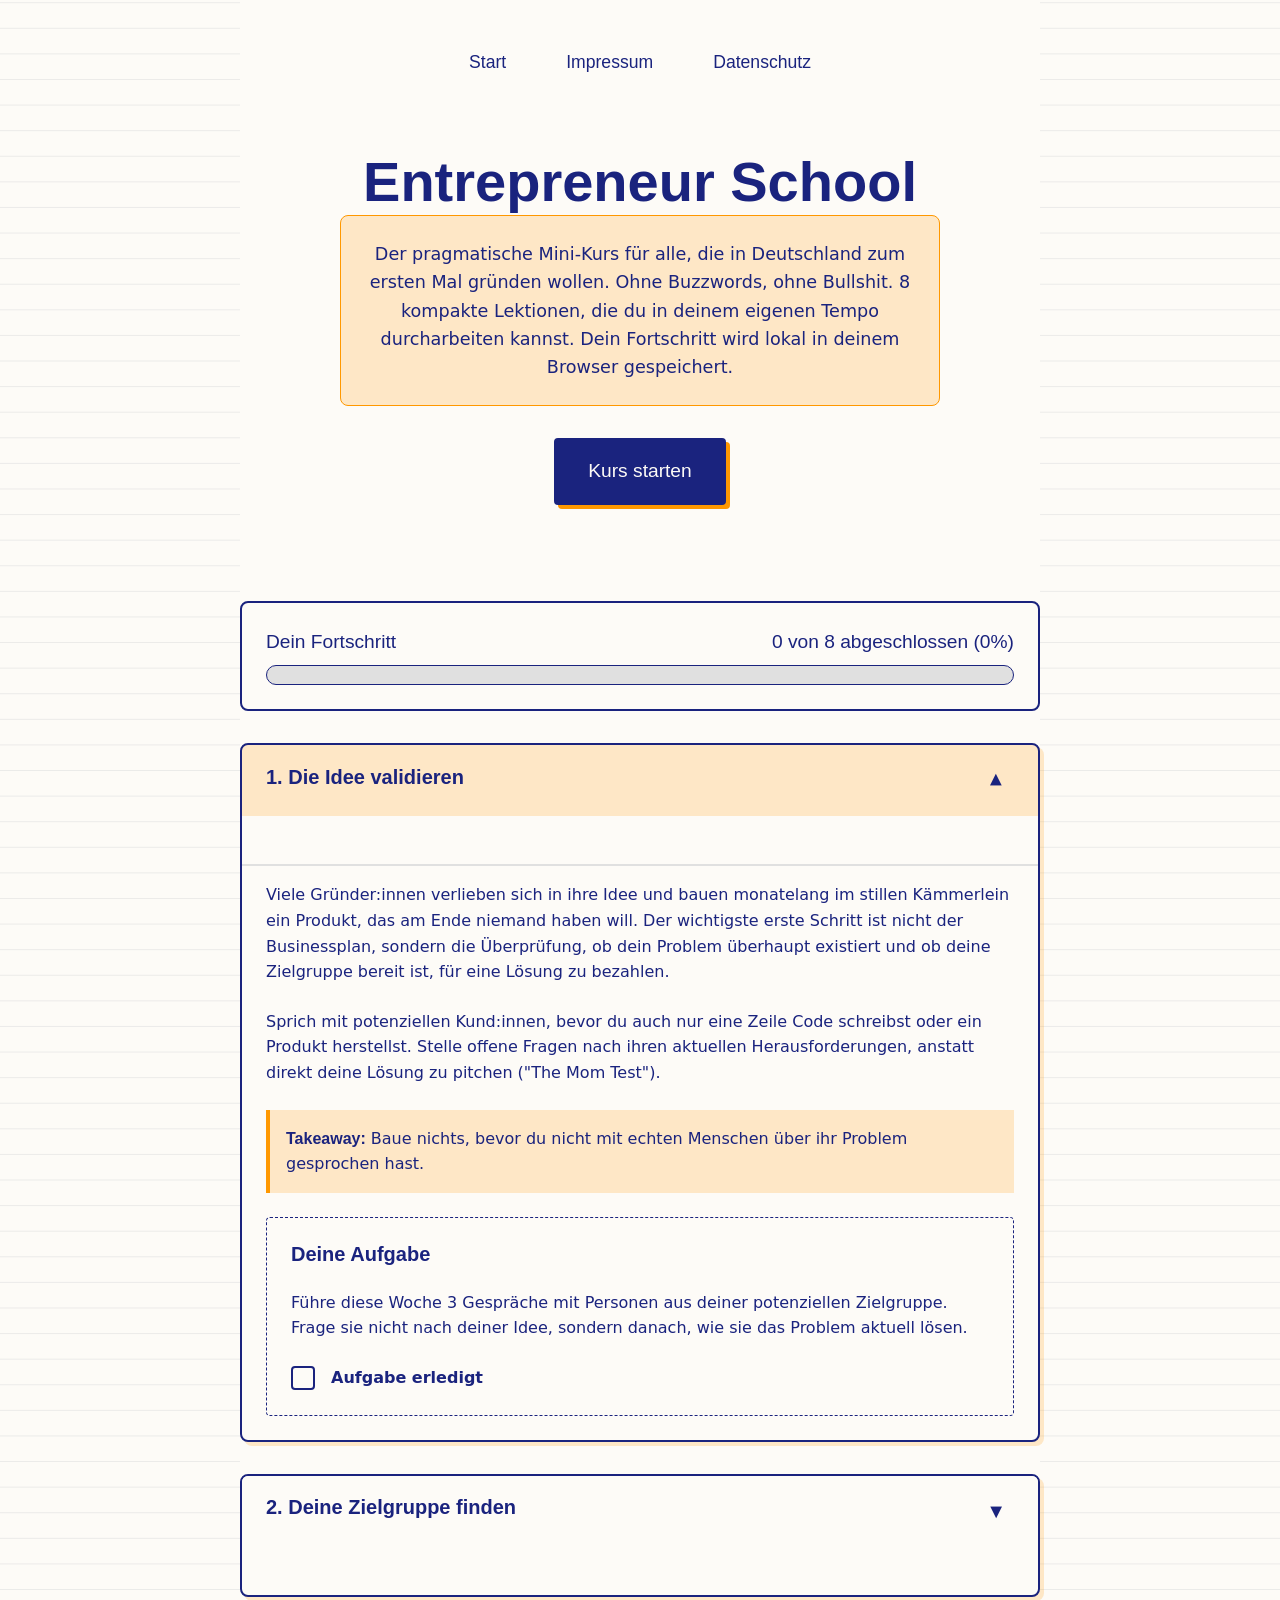
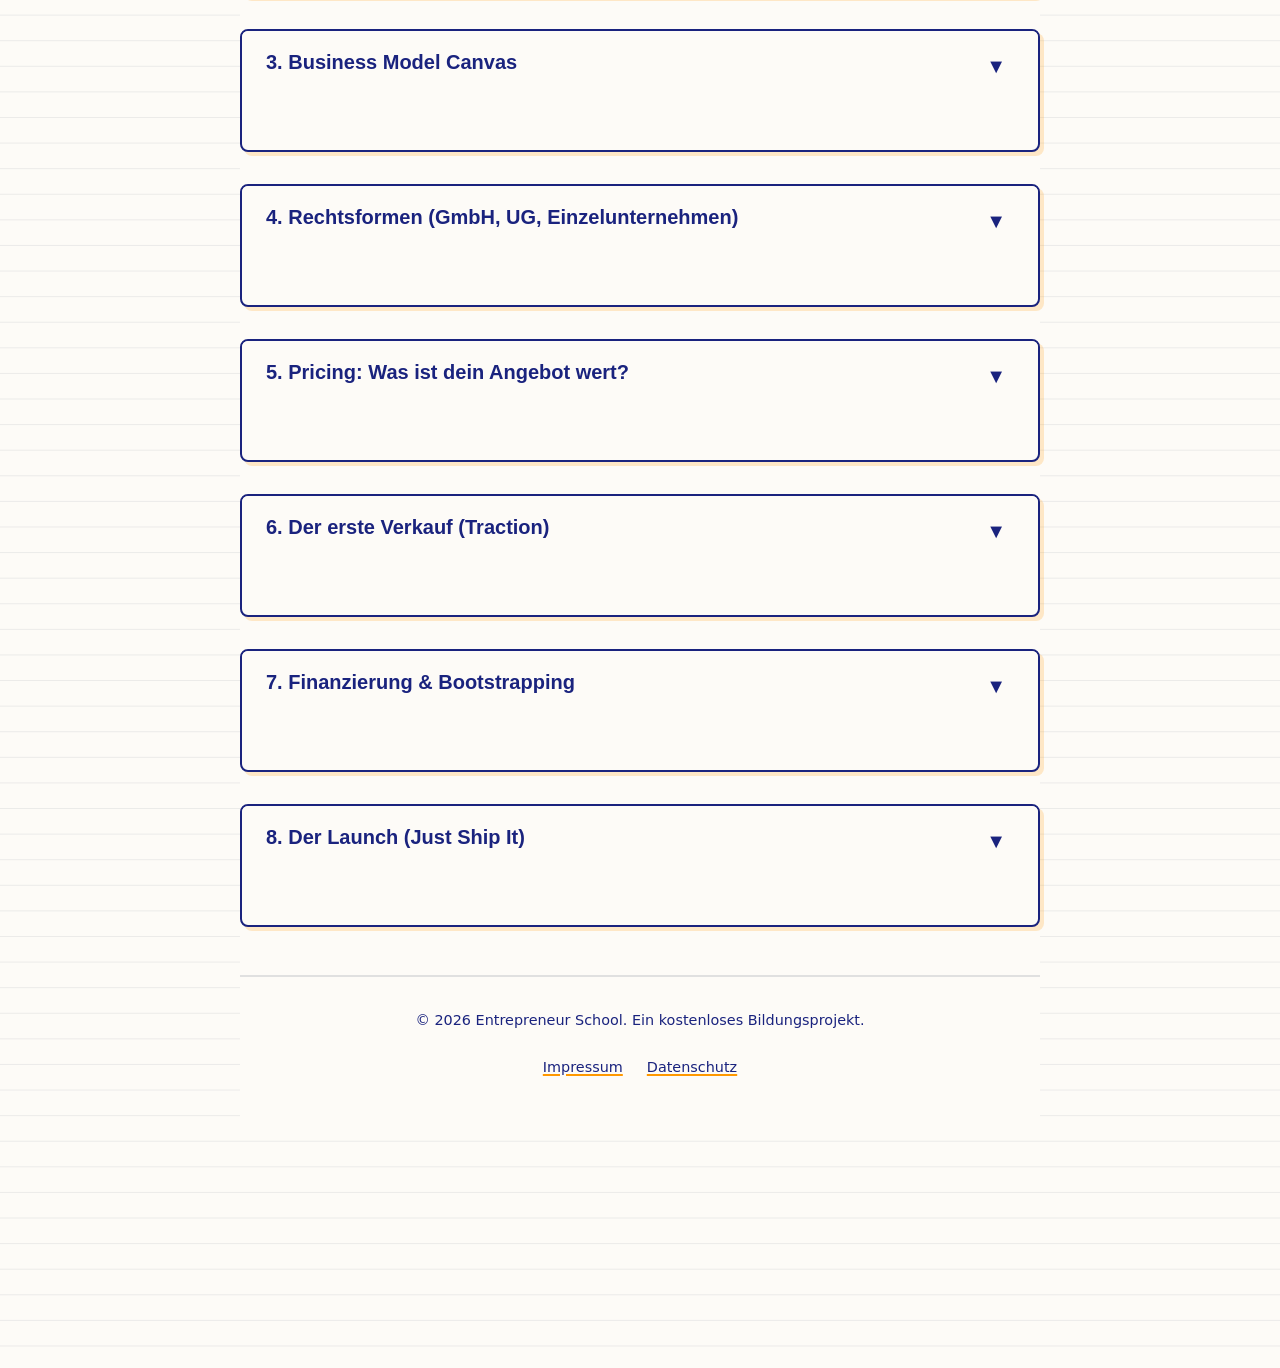
==== commit 67584663: "Fix lesson markup so exercises collapse with their lesson" ====
--- a/index.html
+++ b/index.html
@@ -81,8 +81,6 @@
                             <strong>Takeaway:</strong> Baue nichts, bevor du nicht mit echten Menschen über ihr Problem gesprochen hast.
 
                             </div>
-                        </div>
-                    </div>
 
                         <div class="exercise">
                             <h3>Deine Aufgabe</h3>
@@ -92,6 +90,8 @@
                                 <span class="checkmark"></span>
                                 Aufgabe erledigt
                             </label>
+                        </div>
+                            </div>
                         </div>
                     </div>
                 </article>
@@ -115,8 +115,6 @@
                             <strong>Takeaway:</strong> Eine Nische zu dominieren ist einfacher, als den Massenmarkt zu erobern.
 
                             </div>
-                        </div>
-                    </div>
 
                         <div class="exercise">
                             <h3>Deine Aufgabe</h3>
@@ -126,6 +124,8 @@
                                 <span class="checkmark"></span>
                                 Aufgabe erledigt
                             </label>
+                        </div>
+                            </div>
                         </div>
                     </div>
                 </article>
@@ -149,8 +149,6 @@
                             <strong>Takeaway:</strong> Ein Geschäftsmodell ist erst dann gut, wenn du es auf einem Bierdeckel (oder Canvas) erklären kannst.
 
                             </div>
-                        </div>
-                    </div>
 
                         <div class="exercise">
                             <h3>Deine Aufgabe</h3>
@@ -160,6 +158,8 @@
                                 <span class="checkmark"></span>
                                 Aufgabe erledigt
                             </label>
+                        </div>
+                            </div>
                         </div>
                     </div>
                 </article>
@@ -188,8 +188,6 @@
                             <strong>Takeaway:</strong> Wähle die Rechtsform nach deinem persönlichen Haftungsrisiko und vorhandenem Kapital.
 
                             </div>
-                        </div>
-                    </div>
 
                         <div class="exercise">
                             <h3>Deine Aufgabe</h3>
@@ -199,6 +197,8 @@
                                 <span class="checkmark"></span>
                                 Aufgabe erledigt
                             </label>
+                        </div>
+                            </div>
                         </div>
                     </div>
                 </article>
@@ -222,8 +222,6 @@
                             <strong>Takeaway:</strong> Verkaufe den Wert, nicht deine Zeit oder deine Kosten. Und im Zweifel: Verdopple deinen Preis.
 
                             </div>
-                        </div>
-                    </div>
 
                         <div class="exercise">
                             <h3>Deine Aufgabe</h3>
@@ -233,6 +231,8 @@
                                 <span class="checkmark"></span>
                                 Aufgabe erledigt
                             </label>
+                        </div>
+                            </div>
                         </div>
                     </div>
                 </article>
@@ -256,8 +256,6 @@
                             <strong>Takeaway:</strong> Traktion schlägt Perfektion. Der erste Euro Umsatz ist der wichtigste Meilenstein.
 
                             </div>
-                        </div>
-                    </div>
 
                         <div class="exercise">
                             <h3>Deine Aufgabe</h3>
@@ -267,6 +265,8 @@
                                 <span class="checkmark"></span>
                                 Aufgabe erledigt
                             </label>
+                        </div>
+                            </div>
                         </div>
                     </div>
                 </article>
@@ -290,8 +290,6 @@
                             <strong>Takeaway:</strong> Das beste Geld ist das deiner Kunden. Vermeide es, zu früh Anteile abzugeben.
 
                             </div>
-                        </div>
-                    </div>
 
                         <div class="exercise">
                             <h3>Deine Aufgabe</h3>
@@ -301,6 +299,8 @@
                                 <span class="checkmark"></span>
                                 Aufgabe erledigt
                             </label>
+                        </div>
+                            </div>
                         </div>
                     </div>
                 </article>
@@ -324,8 +324,6 @@
                             <strong>Takeaway:</strong> Done is better than perfect. Drück auf "Veröffentlichen".
 
                             </div>
-                        </div>
-                    </div>
 
                         <div class="exercise">
                             <h3>Deine Aufgabe</h3>
@@ -335,6 +333,8 @@
                                 <span class="checkmark"></span>
                                 Aufgabe erledigt
                             </label>
+                        </div>
+                            </div>
                         </div>
                     </div>
                 </article>
